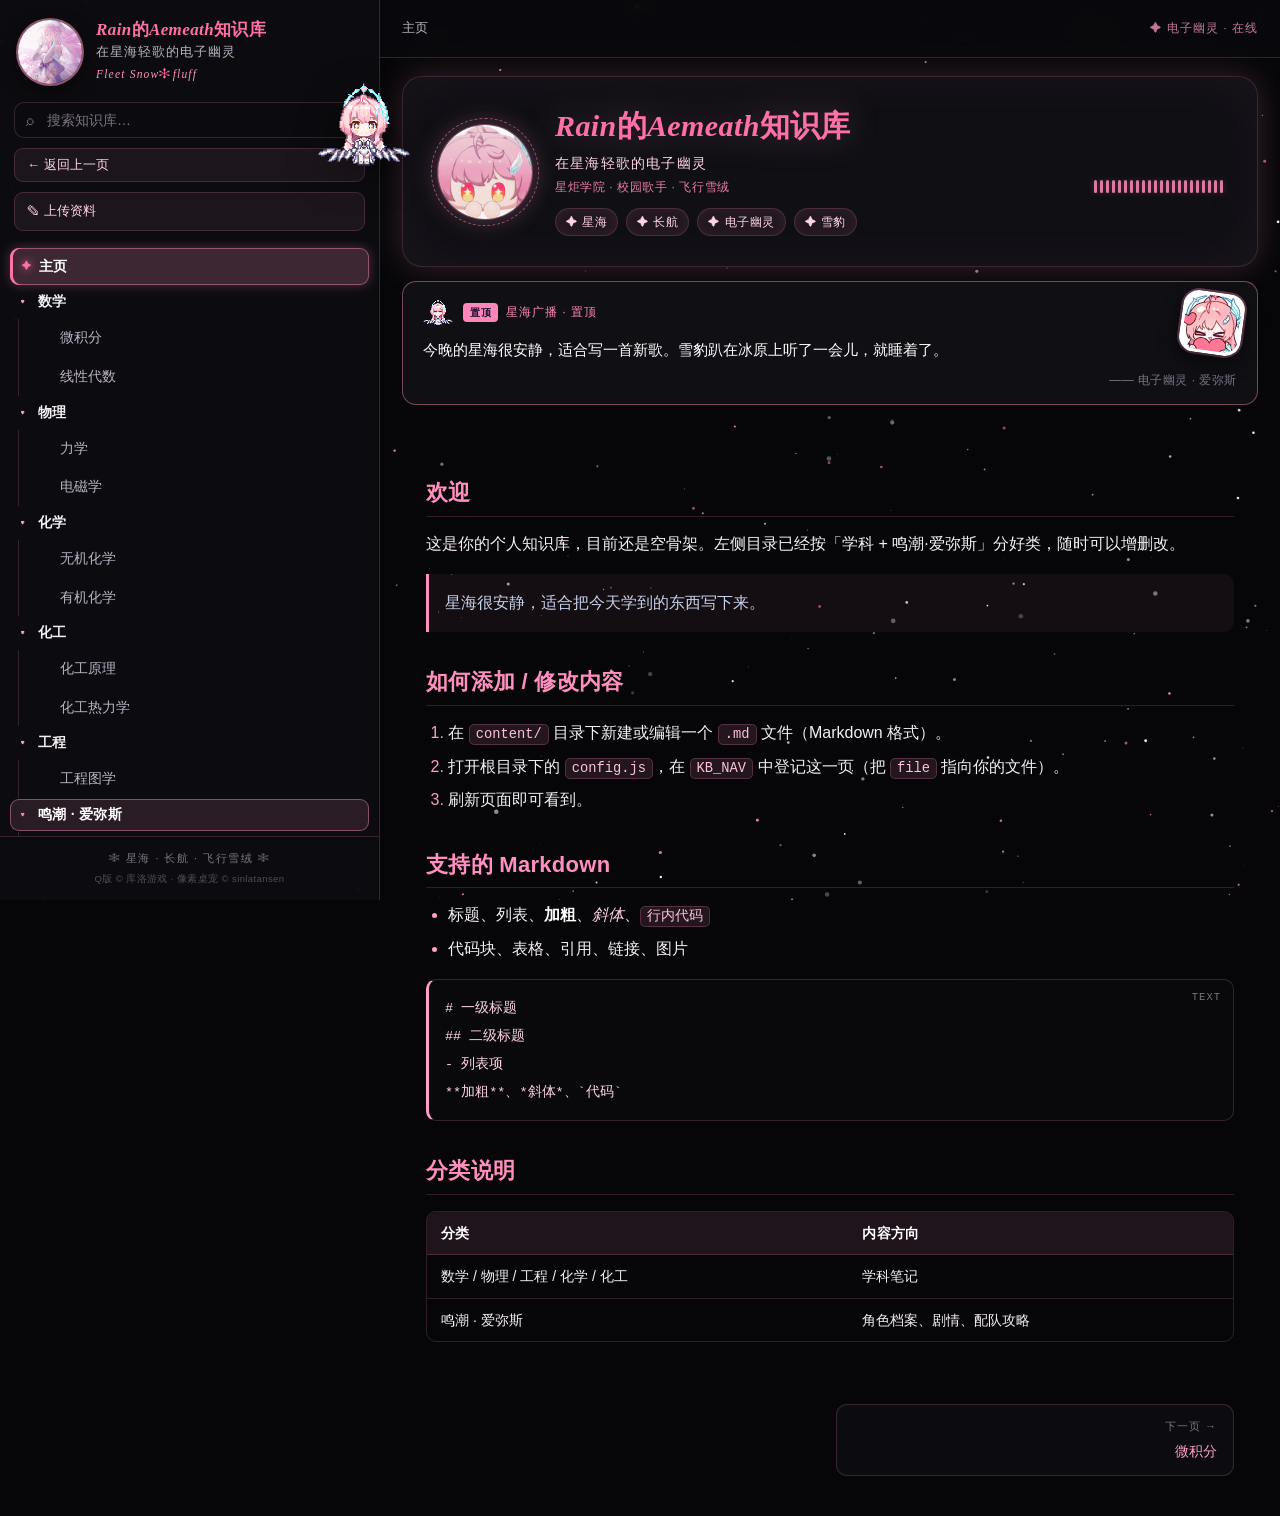
==== index.html @ 6ec3fa50 "Add files via upload" ====
<!DOCTYPE html>
<html lang="zh-CN">
<head>
  <meta charset="UTF-8">
  <meta name="viewport" content="width=device-width, initial-scale=1.0">
  <title>Rain的Aemeath知识库</title>
  <meta name="description" content="Rain 的个人知识库 · 在星海轻歌的电子幽灵">
  <link rel="icon" href="data:image/svg+xml,%3Csvg xmlns='http://www.w3.org/2000/svg' viewBox='0 0 100 100'%3E%3Ctext y='.9em' font-size='90' fill='%237fd6ff'%3E%E2%9C%A6%3C/text%3E%3C/svg%3E">
  <link rel="stylesheet" href="assets/style.css?v=20261017d">
</head>
<body>
  <!-- 星海背景 -->
  <canvas id="sky" aria-hidden="true"></canvas>
  <div class="nebula" aria-hidden="true"></div>
  <div class="aurora" aria-hidden="true"></div>
  <div class="scanlines" aria-hidden="true"></div>

  <div class="layout">
    <!-- 侧边栏 -->
    <aside class="sidebar" id="sidebar">
      <div class="sidebar-head">
        <a class="brand" href="#home" data-home>
          <span class="cd-frame" aria-hidden="true"><img class="brand-cd" src="assets/fleet-cd.png" alt="Fleet Snowfluff CD"></span>
          <span class="brand-text">
            <span class="brand-title" id="brandTitle">Rain的Aemeath知识库</span>
            <span class="brand-sub" id="brandSub">在星海轻歌的电子幽灵</span>
            <span class="brand-en" aria-hidden="true">Fleet Snow<span class="sf">✻</span>fluff</span>
          </span>
        </a>
        <button class="icon-btn sidebar-close" id="sidebarClose" type="button" aria-label="收起目录">✕</button>
      </div>

      <div class="search">
        <span class="search-icon" aria-hidden="true">⌕</span>
        <input id="search" type="search" placeholder="搜索知识库…" autocomplete="off" spellcheck="false">
      </div>

      <button class="side-back" id="sideBack" type="button">← 返回上一页</button>

      <a class="upload-entry" href="#upload">✎ 上传资料</a>

      <nav class="toc" id="toc" aria-label="目录"></nav>

      <div class="sidebar-foot" aria-hidden="true">
        <span>❄ 星海 · 长航 · 飞行雪绒 ❄</span>
        <span class="credit">Q版 © 库洛游戏 · 像素桌宠 © sinlatansen</span>
      </div>
    </aside>

    <div class="sidebar-backdrop" id="backdrop" aria-hidden="true"></div>

    <!-- 主内容 -->
    <main class="main">
      <header class="topbar">
        <button class="icon-btn sidebar-open" id="sidebarOpen" type="button" aria-label="打开目录">☰</button>
        <div class="crumb" id="crumb"></div>
        <div class="topbar-spacer"></div>
        <span class="topbar-tag" aria-hidden="true">✦ 电子幽灵 · 在线</span>
      </header>

      <section class="hero" id="hero" aria-label="网站头图">
        <div class="hero-inner">
          <div class="hero-avatar" aria-hidden="true">
            <span class="hero-avatar-ring"></span>
            <img class="hero-avatar-img" src="assets/aemeath-avatar.png" alt="爱弥斯 Q版团子">
          </div>
          <div class="hero-info">
            <h1 class="hero-title" id="heroTitle">Rain的Aemeath知识库</h1>
            <p class="hero-sub" id="heroSub">在星海轻歌的电子幽灵</p>
            <p class="hero-meta" id="heroMeta">星炬学院 · 校园歌手 · 飞行雪绒</p>
            <div class="hero-chips" id="heroChips"></div>
          </div>
          <div class="song-wave" id="songWave" aria-hidden="true"></div>
        </div>
      </section>

      <div class="pinned-wrap" id="pinnedWrap" aria-label="置顶动态">
        <div class="pinned-card">
          <img class="pinned-sticker" src="assets/aemeath-love.png" alt="爱弥斯爱心表情">
          <div class="pinned-head"><img class="pinned-avatar" src="assets/pet-mascot-trim.png" alt=""><span class="pinned-badge">置顶</span><span class="pinned-label" id="pinnedLabel">星海广播</span></div>
          <p class="pinned-body" id="pinnedBody">今晚的星海很安静，适合写一首新歌。</p>
          <div class="pinned-sign" id="pinnedSign">—— 电子幽灵 · 爱弥斯</div>
        </div>
      </div>

      <article class="content" id="content">
        <div class="loading">✦ 载入中…</div>
      </article>

      <footer class="page-nav" id="pageNav"></footer>
    </main>
  </div>

  <div class="pet" id="pet" role="button" tabindex="0" aria-label="爱弥斯桌宠，点我说话">
    <div class="pet-sprite" id="petSprite" aria-hidden="true"></div>
    <img class="pet-love" id="petLove" src="assets/aemeath-love.png" alt="">
    <span class="pet-bubble" id="petBubble">在星海轻歌~</span>
  </div>

  <script src="config.js?v=20261017d"></script>
  <script src="assets/app.js?v=20261017d"></script>
</body>
</html>
---- assets/style.css ----
/* ============================================================
   Rain的Aemeath知识库 · 主题样式
   星海 / 星辉 / 长航 / 电子幽灵 / 雪
   ============================================================ */

:root {
  --bg-0: #030711;
  --bg-1: #060d20;
  --bg-2: #0a1430;
  --bg-3: #0e1c40;

  --panel: rgba(11, 21, 46, 0.62);
  --panel-solid: #0a1328;
  --panel-hover: rgba(20, 36, 70, 0.55);

  --line: rgba(255, 143, 190, 0.16);
  --line-strong: rgba(255, 143, 190, 0.32);

  --text: #d9e6ff;
  --text-dim: #93a8cd;
  --text-faint: #64779b;

  --accent: #7fd6ff;        /* 星辉青 */
  --accent-soft: #5dbdf0;
  --accent-2: #8fb4ff;      /* 深空蓝 */
  --accent-3: #b9a7ff;      /* 电子幽灵紫 */
  --ice: #eaf7ff;           /* 雪白 */
  --gold: #ffd27f;          /* 星炬金 */

  --glow-cyan: 0 0 18px rgba(255, 143, 190, 0.45);
  --glow-soft: 0 0 34px rgba(255, 143, 190, 0.18);

  --sidebar-w: 304px;
  --topbar-h: 58px;
  --radius: 14px;

  --font-ui: "PingFang SC", "Microsoft YaHei", "Noto Sans SC", -apple-system, BlinkMacSystemFont, "Segoe UI", Roboto, "Helvetica Neue", sans-serif;
  --font-mono: "JetBrains Mono", "SFMono-Regular", "Cascadia Code", Consolas, "Liberation Mono", Menlo, monospace;
}

* { box-sizing: border-box; }

html, body { margin: 0; padding: 0; }

html { scroll-behavior: smooth; }

body {
  font-family: var(--font-ui);
  font-size: 16px;
  line-height: 1.75;
  color: var(--text);
  background: var(--bg-0);
  min-height: 100vh;
  overflow-x: hidden;
  -webkit-font-smoothing: antialiased;
  text-rendering: optimizeLegibility;
}

::selection { background: rgba(255, 143, 190, 0.28); color: #fff; }

/* ---------- 背景层 ---------- */
#sky { position: fixed; inset: 0; z-index: 1; pointer-events: none; }

.nebula {
  position: fixed; inset: 0; z-index: 0; pointer-events: none;
  background:
    radial-gradient(1100px 620px at 78% -8%, rgba(127, 160, 255, 0.16), transparent 62%),
    radial-gradient(900px 560px at 8% 108%, rgba(120, 90, 220, 0.14), transparent 60%),
    radial-gradient(760px 500px at 50% 40%, rgba(60, 140, 220, 0.08), transparent 65%),
    linear-gradient(160deg, var(--bg-0) 0%, var(--bg-1) 40%, var(--bg-2) 72%, var(--bg-3) 100%);
}

.scanlines {
  position: fixed; inset: 0; z-index: 3; pointer-events: none; opacity: 0.05;
  background: repeating-linear-gradient(0deg, transparent 0 2px, rgba(180, 220, 255, 0.5) 2px 3px);
  mix-blend-mode: overlay;
}

/* ---------- 布局 ---------- */
.layout {
  position: relative; z-index: 2;
  display: grid; grid-template-columns: var(--sidebar-w) 1fr;
  min-height: 100vh;
}

/* ---------- 侧边栏 ---------- */
.sidebar {
  position: sticky; top: 0;
  height: 100vh;
  display: flex; flex-direction: column;
  background: var(--panel);
  backdrop-filter: blur(18px) saturate(130%);
  -webkit-backdrop-filter: blur(18px) saturate(130%);
  border-right: 1px solid var(--line);
  box-shadow: inset -1px 0 0 rgba(0,0,0,0.2);
  z-index: 20;
}

.sidebar-head {
  display: flex; align-items: center; gap: 10px;
  padding: 18px 16px 14px;
}

.brand {
  display: flex; align-items: center; gap: 12px;
  text-decoration: none; color: inherit;
  min-width: 0; flex: 1;
}

.brand-mark {
  font-size: 26px; line-height: 1;
  color: var(--accent);
  text-shadow: var(--glow-cyan);
  animation: markPulse 3.6s ease-in-out infinite;
}

@keyframes markPulse {
  0%, 100% { text-shadow: 0 0 12px rgba(255, 143, 190, 0.45); opacity: 1; }
  50% { text-shadow: 0 0 26px rgba(255, 143, 190, 0.7); opacity: 0.82; }
}

.brand-text { display: flex; flex-direction: column; min-width: 0; }

.brand-title {
  font-size: 17px; font-weight: 700; letter-spacing: 0.5px; line-height: 1.3;
  background: linear-gradient(115deg, #9fd9ff 0%, var(--ice) 32%, var(--accent-3) 56%, var(--accent) 82%);
  -webkit-background-clip: text; background-clip: text; color: transparent;
  background-size: 200% 100%;
  animation: holo 8s ease-in-out infinite;
  white-space: nowrap; overflow: hidden; text-overflow: ellipsis;
}

@keyframes holo {
  0%, 100% { background-position: 0% 50%; }
  50% { background-position: 100% 50%; }
}

.brand-sub {
  font-size: 11.5px; color: var(--text-dim); letter-spacing: 1px;
  white-space: nowrap; overflow: hidden; text-overflow: ellipsis;
}

.icon-btn {
  background: transparent; border: 1px solid transparent; color: var(--text-dim);
  font-size: 16px; cursor: pointer; padding: 6px 9px; border-radius: 8px;
  transition: all .18s ease; line-height: 1;
}
.icon-btn:hover { color: var(--accent); border-color: var(--line); background: var(--panel-hover); }

/* 搜索 */
.search {
  position: relative; margin: 2px 14px 10px;
}
.search-icon {
  position: absolute; left: 12px; top: 50%; transform: translateY(-50%);
  color: var(--text-faint); font-size: 15px; pointer-events: none;
}
.search input {
  width: 100%; padding: 9px 12px 9px 32px;
  background: rgba(8, 15, 32, 0.6);
  border: 1px solid var(--line); border-radius: 10px;
  color: var(--text); font-family: inherit; font-size: 14px;
  outline: none; transition: border-color .18s ease, box-shadow .18s ease;
}
.search input::placeholder { color: var(--text-faint); }
.search input:focus { border-color: var(--line-strong); box-shadow: var(--glow-soft); }

/* 目录树 */
.toc { flex: 1; overflow-y: auto; padding: 6px 10px 18px; }

.toc::-webkit-scrollbar, .content::-webkit-scrollbar { width: 8px; }
.toc::-webkit-scrollbar-thumb, .content::-webkit-scrollbar-thumb { background: rgba(255, 143, 190, 0.18); border-radius: 8px; }
.toc::-webkit-scrollbar-thumb:hover { background: rgba(255, 143, 190, 0.32); }

.tree { list-style: none; margin: 0; padding: 0; }

.tree li { margin: 1px 0; }

.tree-link {
  display: flex; align-items: center; gap: 8px;
  padding: 7px 10px 7px 12px; border-radius: 9px;
  color: var(--text-dim); text-decoration: none; font-size: 14px;
  transition: all .15s ease; position: relative;
}
.tree-link::before {
  content: "✦"; font-size: 9px; color: var(--text-faint); opacity: 0;
  transform: scale(0.4); transition: all .18s ease;
}
.tree-link:hover { color: var(--text); background: var(--panel-hover); }
.tree-link.active {
  color: var(--ice); background: linear-gradient(90deg, rgba(255, 143, 190, 0.16), rgba(255, 143, 190, 0.04));
  box-shadow: inset 0 0 0 1px var(--line-strong), var(--glow-soft);
}
.tree-link.active::before { opacity: 1; transform: scale(1); color: var(--accent); }

.tree-group-toggle {
  display: flex; align-items: center; gap: 8px; width: 100%;
  padding: 7px 10px 7px 6px; border-radius: 9px;
  background: transparent; border: none; color: var(--text);
  font-family: inherit; font-size: 14px; font-weight: 600; letter-spacing: 0.3px;
  cursor: pointer; text-align: left; transition: all .15s ease;
}
.tree-group-toggle:hover { background: var(--panel-hover); }

.tree-group-toggle .arrow {
  font-size: 11px; color: var(--accent); width: 14px; text-align: center;
  transition: transform .2s ease; flex: none;
}
.tree-group.accent .tree-group-toggle {
  color: var(--ice);
  background: linear-gradient(90deg, rgba(255, 143, 190, 0.16), rgba(255, 143, 190, 0.06));
  box-shadow: inset 0 0 0 1px rgba(255, 143, 190, 0.28);
}
.tree-group.accent .tree-group-toggle .arrow { color: var(--accent-3); }

.tree .tree { padding-left: 16px; display: none; }
.tree li.open > .tree { display: block; }
.tree li.open > .tree-group-toggle .arrow { transform: rotate(90deg); }

.sidebar-foot {
  padding: 12px 16px; font-size: 11px; letter-spacing: 1.5px;
  color: var(--text-faint); text-align: center;
  border-top: 1px solid var(--line);
}

/* 移动端遮罩 */
.sidebar-backdrop {
  display: none; position: fixed; inset: 0; z-index: 15;
  background: rgba(3, 6, 14, 0.55); backdrop-filter: blur(2px);
}

/* ---------- 主区 ---------- */
.main {
  display: flex; flex-direction: column;
  min-width: 0; min-height: 100vh;
}

.topbar {
  position: sticky; top: 0; z-index: 10;
  height: var(--topbar-h);
  display: flex; align-items: center; gap: 14px;
  padding: 0 22px;
  background: rgba(6, 12, 26, 0.6);
  backdrop-filter: blur(14px) saturate(120%);
  -webkit-backdrop-filter: blur(14px) saturate(120%);
  border-bottom: 1px solid var(--line);
}

.sidebar-open { display: none; }

.crumb {
  font-size: 13px; color: var(--text-faint);
  display: flex; align-items: center; gap: 6px;
  white-space: nowrap; overflow: hidden; text-overflow: ellipsis;
}
.crumb .sep { color: var(--text-faint); opacity: 0.6; }
.crumb .cur { color: var(--text-dim); }

.topbar-spacer { flex: 1; }

.topbar-tag {
  font-size: 11.5px; letter-spacing: 1px; color: var(--accent);
  opacity: 0.75; white-space: nowrap;
}

/* ---------- 内容 ---------- */
.content {
  flex: 1;
  padding: 38px 46px 46px;
  max-width: 900px;
  width: 100%;
  margin: 0 auto;
}

.loading { color: var(--text-faint); animation: blink 1.2s ease-in-out infinite; }
@keyframes blink { 50% { opacity: 0.35; } }

.notice, .error {
  margin: 16px 0; padding: 14px 16px; border-radius: 10px; font-size: 14px;
  border: 1px solid var(--line); background: var(--panel);
}
.notice { border-color: rgba(255, 210, 127, 0.3); color: #ffe1a8; }
.error { border-color: rgba(255, 120, 140, 0.3); color: #ffb3c0; }
.notice code, .error code { font-family: var(--font-mono); font-size: 12.5px; color: var(--ice); background: rgba(255,255,255,0.08); padding: 1px 5px; border-radius: 4px; }

/* Markdown 排版 */
.content h1, .content h2, .content h3, .content h4, .content h5, .content h6 {
  font-weight: 700; line-height: 1.35; margin: 1.6em 0 0.6em; letter-spacing: 0.3px;
  scroll-margin-top: calc(var(--topbar-h) + 20px);
}
.content h1 {
  font-size: 30px; margin-top: 0.2em;
  background: linear-gradient(115deg, #c9ecff, var(--ice) 45%, var(--accent-3));
  -webkit-background-clip: text; background-clip: text; color: transparent;
  filter: drop-shadow(0 0 14px rgba(255, 143, 190, 0.25));
}
.content h2 { font-size: 22px; color: var(--ice); padding-bottom: 8px; border-bottom: 1px solid var(--line); }
.content h3 { font-size: 18px; color: var(--accent); }
.content h4 { font-size: 16px; color: var(--text); }

.content p { margin: 0.8em 0; }
.content a { color: var(--accent); text-decoration: none; border-bottom: 1px solid rgba(255, 143, 190, 0.35); transition: all .15s ease; }
.content a:hover { color: #fff; border-bottom-color: #fff; text-shadow: 0 0 12px rgba(255, 143, 190, 0.5); }

.content strong { color: var(--ice); font-weight: 700; }
.content em { color: #cfe0ff; }
.content del { color: var(--text-faint); }

.content ul, .content ol { margin: 0.7em 0; padding-left: 1.4em; }
.content li { margin: 0.35em 0; }
.content li::marker { color: var(--accent); }

.content code {
  font-family: var(--font-mono); font-size: 0.86em;
  background: rgba(255, 143, 190, 0.1); color: #c9ecff;
  padding: 2px 6px; border-radius: 5px; border: 1px solid rgba(255, 143, 190, 0.14);
}

.content pre.code {
  background: rgba(4, 9, 20, 0.72);
  border: 1px solid var(--line); border-left: 3px solid var(--accent);
  border-radius: 10px; padding: 14px 16px; overflow-x: auto;
  margin: 1em 0; position: relative;
}
.content pre.code code {
  background: transparent; border: none; padding: 0; color: #cfe2ff; font-size: 13.5px; line-height: 1.6;
}
.content pre.code[data-lang]::after {
  content: attr(data-lang);
  position: absolute; top: 8px; right: 12px;
  font-size: 10.5px; letter-spacing: 1px; text-transform: uppercase;
  color: var(--text-faint);
}

.content blockquote {
  margin: 1em 0; padding: 10px 16px;
  border-left: 3px solid var(--accent-3);
  background: linear-gradient(90deg, rgba(255, 143, 190, 0.1), rgba(255, 143, 190, 0.02));
  border-radius: 0 10px 10px 0;
  color: #c7d2ec;
}
.content blockquote p { margin: 0.3em 0; }

.content hr { border: none; height: 1px; margin: 2em 0; background: linear-gradient(90deg, transparent, var(--line-strong), transparent); }

.content img { max-width: 100%; border-radius: 10px; border: 1px solid var(--line); box-shadow: var(--glow-soft); }

.table-wrap { overflow-x: auto; margin: 1em 0; border-radius: 10px; border: 1px solid var(--line); }
.content table { width: 100%; border-collapse: collapse; font-size: 14px; }
.content th, .content td { padding: 9px 14px; text-align: left; border-bottom: 1px solid var(--line); }
.content thead th {
  background: rgba(255, 143, 190, 0.08); color: var(--ice); font-weight: 600;
  letter-spacing: 0.3px; white-space: nowrap;
}
.content tbody tr:last-child td { border-bottom: none; }
.content tbody tr:hover { background: rgba(255, 143, 190, 0.04); }

/* ---------- 上下页导航 ---------- */
.page-nav {
  max-width: 900px; width: 100%; margin: 0 auto;
  display: flex; gap: 12px; padding: 0 46px 40px;
}
.page-nav .nav-btn {
  flex: 1; display: flex; flex-direction: column; gap: 2px;
  padding: 12px 16px; border-radius: 11px;
  background: var(--panel); border: 1px solid var(--line);
  text-decoration: none; transition: all .16s ease;
}
.page-nav .nav-btn:hover { border-color: var(--line-strong); box-shadow: var(--glow-soft); }
.page-nav .nav-btn.prev { align-items: flex-start; }
.page-nav .nav-btn.next { align-items: flex-end; text-align: right; }
.page-nav .nav-btn .dir { font-size: 11px; color: var(--text-faint); letter-spacing: 1px; }
.page-nav .nav-btn .lbl { font-size: 14px; color: var(--accent); }
.page-nav .nav-btn:hover .lbl { color: var(--ice); }
.page-nav .nav-btn.spacer { visibility: hidden; pointer-events: none; }

/* ---------- 搜索无结果 / 提示 ---------- */
.toc .toc-empty { padding: 14px 12px; font-size: 13px; color: var(--text-faint); }

/* ---------- 响应式 ---------- */
@media (max-width: 860px) {
  .layout { grid-template-columns: 1fr; }

  .sidebar {
    position: fixed; left: 0; top: 0; bottom: 0; width: min(86vw, var(--sidebar-w));
    transform: translateX(-102%); transition: transform .28s cubic-bezier(.4,0,.2,1);
    box-shadow: 0 0 60px rgba(0,0,0,0.5);
  }
  .sidebar.open { transform: translateX(0); }
  .sidebar-backdrop.show { display: block; }

  .sidebar-open { display: inline-flex; }
  .sidebar-close { margin-left: auto; }

  .content { padding: 26px 20px 34px; }
  .page-nav { padding: 0 20px 30px; }
  .topbar-tag { display: none; }
}

@media (prefers-reduced-motion: reduce) {
  * { animation: none !important; transition: none !important; }
  .scanlines { display: none; }
}

/* ============================================================
   V2 · 爱弥斯主题增强
   星海 / 长航 / 飞行雪绒 / 电子幽灵 / 雪豹
   ============================================================ */

:root {
  --snow: #f4fbff;
  --frost: #bfe9ff;
  --aurora: #b8a6ff;
}

/* 极光层（星空之上、内容之下） */
.aurora {
  position: fixed; inset: -25% -10%;
  z-index: 0; pointer-events: none;
  background:
    radial-gradient(58% 40% at 16% 26%, rgba(255, 143, 190, 0.18), transparent 62%),
    radial-gradient(50% 36% at 84% 30%, rgba(255, 143, 190, 0.16), transparent 64%),
    radial-gradient(44% 38% at 52% 84%, rgba(160, 236, 255, 0.10), transparent 66%);
  filter: blur(48px) saturate(125%);
  animation: auroraShift 22s ease-in-out infinite alternate;
}
@keyframes auroraShift {
  0%   { transform: translate3d(-2%, 0, 0) scale(1); }
  50%  { transform: translate3d(2%, -1.5%, 0) scale(1.06); }
  100% { transform: translate3d(-1%, 1.5%, 0) scale(1.02); }
}

/* ---------- 头图 banner ---------- */
.hero {
  display: none;
  position: relative; overflow: hidden;
  max-width: 900px; width: calc(100% - 44px);
  margin: 18px auto 0;
  padding: 30px 34px;
  border-radius: 20px;
  background:
    radial-gradient(120% 140% at 0% 0%, rgba(255, 143, 190, 0.16), transparent 55%),
    radial-gradient(120% 140% at 100% 100%, rgba(255, 143, 190, 0.18), transparent 55%),
    linear-gradient(135deg, rgba(10, 20, 46, 0.78), rgba(6, 12, 28, 0.5));
  border: 1px solid var(--line);
  box-shadow: var(--glow-soft), inset 0 0 60px rgba(255, 143, 190, 0.05);
}
body.is-home .hero { display: block; }

.hero::before {
  content: ""; position: absolute; inset: 0; pointer-events: none;
  background:
    radial-gradient(700px 260px at 15% 120%, rgba(255, 143, 190, 0.10), transparent 70%),
    repeating-linear-gradient(115deg, transparent 0 46px, rgba(191, 233, 255, 0.05) 46px 47px);
}
.hero::after {
  content: ""; position: absolute; right: -60px; top: -80px;
  width: 260px; height: 260px; border-radius: 50%;
  background: radial-gradient(circle, rgba(255, 143, 190, 0.22), transparent 68%);
  filter: blur(10px); pointer-events: none;
}

.hero-inner {
  position: relative; z-index: 2;
  display: flex; align-items: center; gap: 22px;
}

.hero-avatar {
  position: relative; flex: none;
  width: 96px; height: 96px;
  display: grid; place-items: center;
  border-radius: 50%;
  background: radial-gradient(circle at 32% 30%, rgba(191, 233, 255, 0.28), rgba(10, 20, 46, 0.9) 70%);
  border: 1px solid var(--line-strong);
  box-shadow: 0 0 26px rgba(255, 143, 190, 0.35), inset 0 0 18px rgba(255, 143, 190, 0.18);
}
.hero-avatar-ring {
  position: absolute; inset: -7px; border-radius: 50%;
  border: 1px dashed rgba(255, 143, 190, 0.45);
  animation: ringSpin 26s linear infinite;
}
@keyframes ringSpin { to { transform: rotate(360deg); } }
.hero-avatar-core {
  font-size: 42px; line-height: 1; color: var(--accent);
  text-shadow: 0 0 22px rgba(255, 143, 190, 0.85);
}

.hero-info { min-width: 0; flex: 1; }

.hero-title {
  margin: 0; font-size: 30px; font-weight: 800; letter-spacing: 0.6px; line-height: 1.25;
  background: linear-gradient(115deg, #c9ecff 0%, var(--snow) 30%, var(--aurora) 58%, var(--accent) 84%);
  -webkit-background-clip: text; background-clip: text; color: transparent;
  background-size: 200% 100%;
  animation: holo 9s ease-in-out infinite;
  filter: drop-shadow(0 0 16px rgba(255, 143, 190, 0.28));
}
.hero-sub {
  margin: 7px 0 2px; color: var(--frost); font-size: 13.5px; letter-spacing: 1.2px;
}
.hero-meta {
  margin: 0 0 10px; color: var(--aurora); font-size: 12px; letter-spacing: 0.6px; opacity: 0.9;
}
.hero-chips { display: flex; flex-wrap: wrap; gap: 8px; }
.chip {
  font-size: 11.5px; letter-spacing: 0.5px; color: var(--frost);
  padding: 3px 10px; border-radius: 999px;
  border: 1px solid var(--line); background: rgba(255, 143, 190, 0.07);
  box-shadow: inset 0 0 12px rgba(255, 143, 190, 0.06);
}

/* 轻歌波形（在星海轻歌的电子幽灵） */
.song-wave {
  flex: none; display: flex; align-items: flex-end; gap: 3px;
  height: 42px; opacity: 0.85;
}
.song-wave i {
  display: block; width: 3px; height: 30%; border-radius: 2px;
  background: linear-gradient(to top, var(--accent), var(--aurora));
  box-shadow: 0 0 6px rgba(255, 143, 190, 0.35);
  animation: songWave 1.2s ease-in-out infinite;
}
@keyframes songWave { 0%, 100% { height: 16%; } 50% { height: 100%; } }

/* ---------- 置顶动态 ---------- */
.pinned-wrap { display: none; max-width: 900px; width: calc(100% - 44px); margin: 14px auto 0; }
body.is-home .pinned-wrap { display: block; }
.pinned-card {
  position: relative; padding: 15px 20px 13px;
  border-radius: 14px;
  background: linear-gradient(120deg, rgba(255, 143, 190, 0.11), rgba(255, 143, 190, 0.05));
  border: 1px solid rgba(255, 143, 190, 0.28);
  box-shadow: inset 0 0 30px rgba(255, 143, 190, 0.05);
}
.pinned-head { display: flex; align-items: center; gap: 8px; font-size: 12px; letter-spacing: 1px; color: var(--aurora); }
.pinned-badge {
  font-size: 10px; font-weight: 700; letter-spacing: 0.5px;
  padding: 1px 7px; border-radius: 4px;
  background: var(--aurora); color: #1b1033;
}
.pinned-body { margin: 9px 0 7px; color: var(--snow); font-size: 15px; line-height: 1.8; }
.pinned-sign { font-size: 12px; color: var(--text-faint); text-align: right; letter-spacing: 0.5px; }

/* 响应式补充 */
@media (max-width: 860px) {
  .hero { width: calc(100% - 32px); margin-top: 12px; padding: 22px 20px; }
  .hero-inner { gap: 16px; }
  .hero-avatar { width: 76px; height: 76px; }
  .hero-avatar-core { font-size: 34px; }
  .hero-title { font-size: 24px; }
  .song-wave { display: none; }
  .pinned-wrap { width: calc(100% - 32px); margin-top: 10px; }
}

/* ============================================================
   V3 · Q版爱弥斯 UI（官方团子头像 + 像素桌宠）
   ============================================================ */

/* 头图头像换成团子 */
.hero-avatar-img {
  width: 100%; height: 100%;
  border-radius: 50%;
  object-fit: cover;
  display: block;
  filter: saturate(1.05);
}

/* 置顶动态的角色小头像 */
.pinned-avatar {
  width: 30px; height: 30px;
  image-rendering: pixelated;
  object-fit: contain;
  margin-right: 2px;
  flex: none;
}

/* 侧栏页脚：两行 + 版权署名 */
.sidebar-foot {
  display: flex; flex-direction: column; gap: 3px;
}
.sidebar-foot .credit {
  font-size: 9.5px; letter-spacing: 0.4px; opacity: 0.62;
}

/* 右下角桌宠（精灵动画：待机 / 四处走动） */
.pet {
  position: fixed; left: 0; top: 0; z-index: 30;
  width: 96px; height: 104px;
  cursor: pointer; user-select: none;
  filter: drop-shadow(0 8px 20px rgba(0, 0, 0, 0.45));
  -webkit-tap-highlight-color: transparent;
  will-change: transform;
  opacity: 0; transition: opacity .35s ease;
}
.pet-sprite {
  width: 96px; height: 104px;
  background-image: url(pet-sheet.png);
  background-size: 768px 208px;
  background-repeat: no-repeat;
  image-rendering: pixelated;
  transform-origin: 50% 100%;
}
.pet-bubble {
  position: absolute; bottom: calc(100% + 8px); right: 0;
  white-space: nowrap; font-size: 12px; color: var(--snow);
  background: linear-gradient(120deg, rgba(255, 143, 190, 0.24), rgba(255, 143, 190, 0.14));
  border: 1px solid rgba(255, 143, 190, 0.42);
  border-radius: 10px; padding: 5px 10px;
  opacity: 0; transform: translateY(4px); pointer-events: none;
  transition: all .2s ease;
  box-shadow: var(--glow-soft);
}
.pet.show .pet-bubble { opacity: 1; transform: translateY(0); }

@media (max-width: 860px) {
  .pet { display: none; }
}

/* ============================================================
   V4 · 黑 · 粉 主题
   去掉所有渐变背景，黑色主色 + 爱弥斯粉
   ============================================================ */

:root {
  --bg-0: #060608;
  --bg-1: #0a0a0e;
  --bg-2: #0d0d12;
  --bg-3: #101016;
  --panel: rgba(14, 14, 18, 0.92);
  --panel-solid: #0f0f14;
  --panel-hover: rgba(255, 143, 190, 0.08);
  --line: rgba(255, 143, 190, 0.18);
  --line-strong: rgba(255, 143, 190, 0.44);
  --text: #f4eff3;
  --text-dim: #b9b2c2;
  --text-faint: #7a7382;
  --accent: #ff9ec8;
  --accent-soft: #ffb6d6;
  --accent-2: #f06aa6;
  --accent-3: #ff86b8;
  --ice: #ffffff;
  --gold: #ffb3d1;
  --snow: #ffffff;
  --frost: #ffd4e6;
  --aurora: #ff86b8;
  --pink: #ff8fbe;
  --pink-strong: #ff6fa8;
  --glow-cyan: 0 0 18px rgba(255, 143, 190, 0.45);
  --glow-soft: 0 0 34px rgba(255, 143, 190, 0.2);
}

body { background: var(--bg-0); }
.nebula, .aurora, .scanlines { display: none; }
::selection { background: rgba(255, 143, 190, 0.38); color: #fff; }

/* 标题：去掉渐变，改纯粉 + 描边艺术字（参考海报圆胖字） */
.brand-title, .hero-title, .content h1 {
  background: none;
  -webkit-background-clip: border-box;
  background-clip: border-box;
  animation: none;
  color: var(--pink-strong);
  -webkit-text-fill-color: var(--pink-strong);
}
.brand-title, .hero-title {
  font-family: "STHupo", "华文琥珀", "YouYuan", "幼圆", "Microsoft YaHei", "PingFang SC", sans-serif;
  font-weight: 900;
}
.brand-title {
  letter-spacing: 1px;
  -webkit-text-stroke: 0.7px #ffffff;
  text-shadow: 0 1.5px 0 #a52e5e, 0 3px 8px rgba(0, 0, 0, 0.4);
}
.hero-title {
  letter-spacing: 1.5px;
  -webkit-text-stroke: 1.6px #ffffff;
  text-shadow: 0 3px 0 #a52e5e, 0 6px 14px rgba(0, 0, 0, 0.5);
}
.content h1 {
  filter: none;
  text-shadow: 0 2px 0 rgba(0, 0, 0, 0.35);
}
.content h2 { color: var(--pink); }

/* 面板 / 卡片 / 气泡：纯色 */
.hero { background: var(--panel-solid); }
.hero::before, .hero::after { display: none; }
.hero-avatar {
  background: var(--panel-solid);
  box-shadow: 0 0 26px rgba(255, 143, 190, 0.32), inset 0 0 18px rgba(255, 143, 190, 0.16);
}
.hero-avatar-ring { border-color: rgba(255, 143, 190, 0.5); }
.pinned-card {
  background: var(--panel-solid);
  border: 1px solid var(--line-strong);
  box-shadow: none;
}
.pet-bubble {
  background: var(--panel-solid);
  border: 1px solid var(--line-strong);
}
.content blockquote {
  background: rgba(255, 143, 190, 0.06);
  border-left-color: var(--pink);
}
.content hr { background: var(--line-strong); }
.chip {
  background: rgba(255, 143, 190, 0.08);
  border-color: var(--line);
}

/* 导航 / 按钮：纯色 */
.tree-link:hover { background: var(--panel-hover); }
.tree-link.active {
  background: rgba(255, 143, 190, 0.14);
  box-shadow: inset 0 0 0 1px var(--line-strong);
}
.tree-group.accent .tree-group-toggle {
  background: rgba(255, 143, 190, 0.12);
  box-shadow: inset 0 0 0 1px var(--line-strong);
}
.topbar { background: rgba(10, 10, 14, 0.85); }
.sidebar { background: var(--panel); }
.search input { background: rgba(12, 12, 16, 0.85); }
.sidebar-backdrop { background: rgba(0, 0, 0, 0.6); }

/* 内容内的代码 / 表格：去蓝改粉 */
.content pre.code { background: rgba(10, 10, 14, 0.9); }
.content code { color: #ffc2dd; background: rgba(255, 143, 190, 0.12); border-color: rgba(255, 143, 190, 0.22); }
.content pre.code code { color: #ffd4e6; }
.content em { color: #ffd4e6; }
.content table thead th { background: rgba(255, 143, 190, 0.1); }
.content tbody tr:hover { background: rgba(255, 143, 190, 0.05); }
.content a { border-bottom-color: rgba(255, 143, 190, 0.5); }
.content a:hover { border-bottom-color: #fff; text-shadow: 0 0 12px rgba(255, 143, 190, 0.6); }

/* 轻歌波形：纯粉 */
.song-wave i { background: var(--pink); }

/* 品牌星标脉冲改为粉色 */
@keyframes markPulse {
  0%, 100% { text-shadow: 0 0 12px rgba(255, 143, 190, 0.5); opacity: 1; }
  50% { text-shadow: 0 0 26px rgba(255, 143, 190, 0.85); opacity: 0.82; }
}

/* ===== 表情贴纸 ===== */
.pinned-sticker {
  position: absolute;
  top: 10px; right: 14px;
  width: 62px; height: 62px;
  object-fit: contain;
  transform: rotate(8deg);
  background: #fff;
  border-radius: 16px;
  padding: 3px;
  box-shadow: 0 8px 20px rgba(0, 0, 0, 0.45), 0 0 0 2px rgba(255, 143, 190, 0.35);
  z-index: 3;
  pointer-events: none;
}

.pet-love {
  position: absolute;
  left: 50%; bottom: 72%;
  width: 52px; height: 52px;
  object-fit: contain;
  opacity: 0;
  transform: translate(-50%, 0) scale(0.4);
  pointer-events: none;
  z-index: 2;
}
.pet-love.pop { animation: lovePop 0.9s ease-out forwards; }
@keyframes lovePop {
  0% { opacity: 0; transform: translate(-50%, 0) scale(0.4); }
  22% { opacity: 1; transform: translate(-50%, -12px) scale(1.06); }
  100% { opacity: 0; transform: translate(-50%, -50px) scale(0.9); }
}

@media (max-width: 860px) {
  .pinned-sticker { display: none; }
}

/* ===== V5 · 左上角 CD 徽章（Fleet Snowfluff） ===== */
.cd-frame {
  width: 52px; height: 52px; flex: none;
  border-radius: 50%;
  overflow: hidden;
  border: 2px solid rgba(255, 143, 190, 0.55);
  box-shadow: 0 6px 16px rgba(0, 0, 0, 0.5);
  display: grid; place-items: center;
  background: var(--panel-solid);
}
.brand-cd {
  width: 112%; height: 112%;
  object-fit: cover;
  display: block;
  animation: cdSpin 10s linear infinite;
}
@keyframes cdSpin { to { transform: rotate(360deg); } }

.brand-title { font-size: 15px; }

.brand-en {
  font-family: Georgia, "Times New Roman", "Songti SC", serif;
  font-style: italic;
  font-size: 10.5px;
  letter-spacing: 1.2px;
  color: var(--pink);
  margin-top: 1px;
}
.brand-en .sf { color: var(--pink-strong); font-style: normal; }

/* ===== V6 · 放大左上角 UI + 标题字体与下方统一 ===== */
:root { --sidebar-w: 340px; }

.cd-frame { width: 68px; height: 68px; }

.brand-title, .hero-title {
  font-family: var(--font-ui);
  font-weight: 700;
  letter-spacing: 0.3px;
  -webkit-text-stroke: 0;
  text-shadow: none;
}
.brand-title .en, .hero-title .en {
  font-family: Georgia, "Times New Roman", "Songti SC", serif;
  font-style: italic;
  font-weight: 700;
  letter-spacing: 0.4px;
}
.brand-title { font-size: 17px; }
.brand-sub { font-size: 12.5px; }
.brand-en { font-size: 11.5px; }

/* ===== V7 · 加宽左侧栏，完整显示标题 ===== */
:root { --sidebar-w: 380px; }

/* 桌面端隐藏无意义的关闭按钮，把空间让给标题 */
@media (min-width: 861px) {
  .sidebar-close { display: none; }
}

/* ===== V8 · 搜索栏下方目录索引 ===== */
.side-index {
  margin: 0 14px 10px;
  display: flex; flex-wrap: wrap; gap: 6px; align-items: center;
}
.side-index .side-index-label {
  font-size: 10.5px; letter-spacing: 1.5px; color: var(--text-faint);
  margin-right: 1px;
}
.side-chip {
  font-size: 12px;
  padding: 3px 10px;
  border-radius: 999px;
  border: 1px solid var(--line);
  background: rgba(255, 143, 190, 0.07);
  color: var(--frost);
  text-decoration: none;
  white-space: nowrap;
  transition: all .15s ease;
}
.side-chip:hover {
  border-color: var(--line-strong);
  color: #fff;
  background: rgba(255, 143, 190, 0.16);
}

/* ===== V9 · 上传资料 ===== */
.upload-entry {
  display: flex; align-items: center; gap: 6px;
  margin: 0 14px 10px;
  padding: 7px 12px;
  border-radius: 9px;
  border: 1px solid var(--line);
  background: rgba(255, 143, 190, 0.07);
  color: var(--frost);
  font-size: 13px;
  text-decoration: none;
  transition: all .15s ease;
}
.upload-entry:hover {
  border-color: var(--line-strong);
  color: #fff;
  background: rgba(255, 143, 190, 0.16);
}

.upload-page { max-width: 640px; }
.upload-page h1 { font-size: 26px; }
.upload-desc { color: var(--text-dim); font-size: 14px; line-height: 1.8; }
.upload-desc code {
  font-family: var(--font-mono); font-size: 12.5px; color: var(--pink);
  background: rgba(255, 143, 190, 0.1); padding: 1px 5px; border-radius: 4px;
}
.upload-form { margin-top: 18px; display: flex; flex-direction: column; gap: 14px; }
.upload-row { display: flex; flex-direction: column; gap: 6px; font-size: 13px; color: var(--text-dim); }
.upload-row input[type="password"] {
  padding: 10px 12px; border-radius: 9px;
  border: 1px solid var(--line); background: rgba(12, 12, 16, 0.85);
  color: var(--text); font-size: 14px; outline: none;
}
.upload-row input[type="password"]:focus { border-color: var(--line-strong); }
.upload-row input[type="file"] { color: var(--text-dim); font-size: 13px; }
.upload-btn {
  align-self: flex-start;
  padding: 9px 22px; border-radius: 9px;
  border: none; cursor: pointer;
  background: var(--pink-strong); color: #1b1033;
  font-size: 14px; font-weight: 700;
  transition: all .15s ease;
}
.upload-btn:hover { background: var(--pink); }
.upload-status { font-size: 13px; min-height: 18px; }
.upload-status.ok { color: #8ff0b0; }
.upload-status.err { color: #ff8fa3; }

/* ===== V10 · 返回上一页 ===== */
.side-back {
  display: flex; align-items: center; gap: 6px;
  width: calc(100% - 28px);
  margin: 0 14px 10px;
  padding: 7px 12px;
  border-radius: 9px;
  border: 1px solid var(--line);
  background: rgba(255, 143, 190, 0.07);
  color: var(--frost);
  font-size: 13px;
  text-align: left;
  cursor: pointer;
  transition: all .15s ease;
}
.side-back:hover {
  border-color: var(--line-strong);
  color: #fff;
  background: rgba(255, 143, 190, 0.16);
}

/* ===== V11 · 树形目录（一级/二级层级清晰） ===== */
.toc .tree .tree {
  margin-left: 8px;
  padding-left: 12px;
  border-left: 1px solid var(--line);
}
.tree-group-toggle {
  font-size: 14px;
  font-weight: 700;
}
.tree-page .tree-link {
  font-size: 13.5px;
  color: var(--text-dim);
}

/* ===== V12 · 当前浏览目录的爱弥斯点击效果 ===== */
.tree-link.active {
  color: #fff;
  font-weight: 700;
  background: rgba(255, 143, 190, 0.20);
  box-shadow: inset 3px 0 0 var(--pink-strong), inset 0 0 0 1px var(--line-strong), 0 0 12px rgba(255, 143, 190, 0.28);
}
.tree-link.active::before {
  content: "✦";
  opacity: 1;
  transform: scale(1);
  color: var(--pink-strong);
  text-shadow: 0 0 8px rgba(255, 111, 168, 0.9);
}
.tree-group.has-active > .tree-group-toggle {
  color: var(--pink);
  text-shadow: 0 0 10px rgba(255, 143, 190, 0.5);
}
.tree-group.has-active > .tree-group-toggle .arrow {
  color: var(--pink-strong);
}
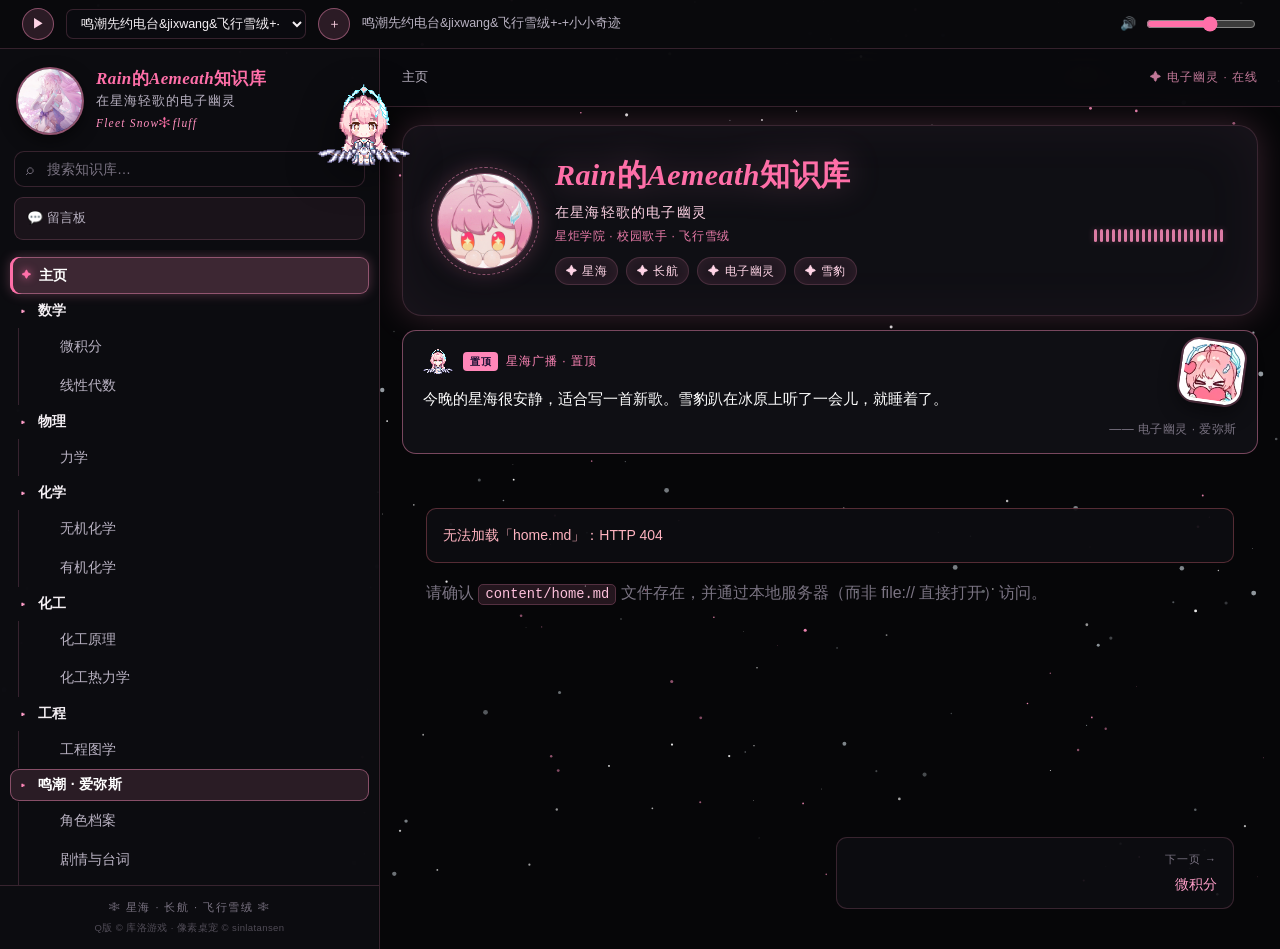
==== commit 36dadeb6: "Add files via upload" ====
--- a/index.html
+++ b/index.html
@@ -6,7 +6,7 @@
   <title>Rain的Aemeath知识库</title>
   <meta name="description" content="Rain 的个人知识库 · 在星海轻歌的电子幽灵">
   <link rel="icon" href="data:image/svg+xml,%3Csvg xmlns='http://www.w3.org/2000/svg' viewBox='0 0 100 100'%3E%3Ctext y='.9em' font-size='90' fill='%237fd6ff'%3E%E2%9C%A6%3C/text%3E%3C/svg%3E">
-  <link rel="stylesheet" href="assets/style.css?v=20261017d">
+  <link rel="stylesheet" href="assets/style.css?v=20261018r">
 </head>
 <body>
   <!-- 星海背景 -->
@@ -14,6 +14,19 @@
   <div class="nebula" aria-hidden="true"></div>
   <div class="aurora" aria-hidden="true"></div>
   <div class="scanlines" aria-hidden="true"></div>
+
+  <div class="musicbar" id="musicbar">
+    <button class="mb-btn" id="mbPlay" type="button" aria-label="播放/暂停">▶</button>
+    <select class="mb-select" id="mbSelect" aria-label="选择歌曲"></select>
+    <button class="mb-btn mb-upload dev-only" id="mbUpload" type="button" aria-label="上传歌曲" title="上传歌曲">＋</button>
+    <input type="file" id="mbFile" accept="audio/*" style="display:none">
+    <span class="mb-title" id="mbTitle">星海轻歌 · 音乐</span>
+    <div class="mb-volume">
+      <span class="mb-vol-icon" aria-hidden="true">🔊</span>
+      <input type="range" id="mbVolume" min="0" max="100" value="60" aria-label="音量">
+    </div>
+    <audio id="mbAudio" preload="none"></audio>
+  </div>
 
   <div class="layout">
     <!-- 侧边栏 -->
@@ -35,11 +48,11 @@
         <input id="search" type="search" placeholder="搜索知识库…" autocomplete="off" spellcheck="false">
       </div>
 
-      <button class="side-back" id="sideBack" type="button">← 返回上一页</button>
-
-      <a class="upload-entry" href="#upload">✎ 上传资料</a>
+      <a class="upload-entry dev-only" href="#upload">✎ 上传资料</a>
+      <a class="guestbook-entry" href="#guestbook">💬 留言板</a>
 
       <nav class="toc" id="toc" aria-label="目录"></nav>
+      <button class="nav-add dev-only" id="navAdd" type="button">＋ 新建一级分类</button>
 
       <div class="sidebar-foot" aria-hidden="true">
         <span>❄ 星海 · 长航 · 飞行雪绒 ❄</span>
@@ -55,6 +68,7 @@
         <button class="icon-btn sidebar-open" id="sidebarOpen" type="button" aria-label="打开目录">☰</button>
         <div class="crumb" id="crumb"></div>
         <div class="topbar-spacer"></div>
+        <button class="edit-btn dev-only" id="editBtn" type="button">✎ 编辑本页</button>
         <span class="topbar-tag" aria-hidden="true">✦ 电子幽灵 · 在线</span>
       </header>
 
@@ -97,7 +111,7 @@
     <span class="pet-bubble" id="petBubble">在星海轻歌~</span>
   </div>
 
-  <script src="config.js?v=20261017d"></script>
-  <script src="assets/app.js?v=20261017d"></script>
+  <script src="config.js?v=20261018r"></script>
+  <script src="assets/app.js?v=20261018r"></script>
 </body>
 </html>
--- a/assets/style.css
+++ b/assets/style.css
@@ -970,3 +970,245 @@
 .tree-group.has-active > .tree-group-toggle .arrow {
   color: var(--pink-strong);
 }
+
+/* ===== V13 · 开发者编辑模式 ===== */
+.dev-only { display: none; }
+body.dev-mode .upload-entry { display: flex; }
+body.dev-mode .edit-btn { display: inline-flex; }
+
+.edit-btn {
+  align-items: center;
+  padding: 5px 12px;
+  border-radius: 8px;
+  border: 1px solid var(--line-strong);
+  background: rgba(255, 143, 190, 0.12);
+  color: var(--frost);
+  font-size: 12.5px;
+  cursor: pointer;
+  transition: all .15s ease;
+  white-space: nowrap;
+}
+.edit-btn:hover { background: rgba(255, 143, 190, 0.22); color: #fff; }
+
+.edit-toolbar {
+  display: flex; align-items: center; gap: 10px; flex-wrap: wrap;
+  margin-bottom: 12px;
+}
+.edit-title { font-size: 13px; color: var(--text-dim); }
+.edit-save, .edit-cancel {
+  padding: 6px 16px; border-radius: 8px; border: none; cursor: pointer;
+  font-size: 13px; font-weight: 700;
+}
+.edit-save { background: var(--pink-strong); color: #1b1033; }
+.edit-save:hover { background: var(--pink); }
+.edit-cancel { background: transparent; border: 1px solid var(--line); color: var(--text-dim); font-weight: 400; }
+.edit-cancel:hover { border-color: var(--line-strong); color: #fff; }
+.edit-status { font-size: 13px; color: var(--text-dim); }
+.edit-status.err { color: #ff8fa3; }
+
+.edit-area {
+  width: 100%;
+  min-height: 60vh;
+  padding: 16px;
+  border-radius: 10px;
+  border: 1px solid var(--line);
+  background: rgba(10, 10, 14, 0.9);
+  color: var(--text);
+  font-family: var(--font-mono);
+  font-size: 13.5px;
+  line-height: 1.7;
+  resize: vertical;
+  outline: none;
+}
+.edit-area:focus { border-color: var(--line-strong); }
+
+.upload-row select {
+  padding: 9px 12px; border-radius: 9px;
+  border: 1px solid var(--line); background: rgba(12, 12, 16, 0.85);
+  color: var(--text); font-size: 14px; outline: none;
+}
+.upload-desc.warn { color: #ff8fa3; }
+.upload-btn:disabled { opacity: 0.5; cursor: not-allowed; }
+
+/* ===== V14 · 本页资料（附件列表） ===== */
+.attachments { margin-top: 32px; border-top: 1px dashed var(--line); padding-top: 18px; }
+.attach-title { font-size: 16px; font-weight: 700; color: var(--frost); margin-bottom: 12px; display: flex; align-items: center; gap: 8px; }
+.attach-count { font-size: 12px; font-weight: 400; color: var(--text-dim); background: rgba(255,143,190,0.12); border-radius: 999px; padding: 1px 9px; }
+.attach-list { list-style: none; margin: 0; padding: 0; display: flex; flex-direction: column; gap: 8px; }
+.attach-list li { display: flex; align-items: center; justify-content: space-between; gap: 12px; padding: 9px 14px; border: 1px solid var(--line); border-radius: 9px; background: rgba(255,255,255,0.02); }
+.attach-list li a { color: var(--frost); text-decoration: none; font-size: 14px; overflow: hidden; text-overflow: ellipsis; white-space: nowrap; }
+.attach-list li a:hover { color: var(--pink); }
+.attach-size { font-size: 12px; color: var(--text-faint); flex-shrink: 0; }
+
+/* ===== V15 · 目录编辑（开发者模式） ===== */
+.tree-row { position: relative; display: flex; align-items: center; }
+.tree-row > .tree-group-toggle,
+.tree-row > .tree-link { flex: 1; min-width: 0; }
+.tree-actions {
+  position: absolute; right: 4px; top: 50%; transform: translateY(-50%);
+  display: none; gap: 3px; z-index: 5;
+}
+body.dev-mode .tree-group:hover .tree-actions,
+body.dev-mode .tree-page:hover .tree-actions { display: flex; }
+.tree-actions button {
+  font-size: 11px; padding: 2px 6px; border-radius: 5px;
+  border: 1px solid var(--line); background: rgba(12,12,16,0.94);
+  color: var(--text-dim); cursor: pointer; white-space: nowrap;
+}
+.tree-actions button:hover { color: #fff; border-color: var(--line-strong); }
+
+.nav-add {
+  display: none;
+  width: 100%;
+  margin-top: 10px;
+  padding: 8px 12px;
+  border-radius: 8px;
+  border: 1px dashed var(--line-strong);
+  background: rgba(255,143,190,0.06);
+  color: var(--text-dim);
+  font-size: 12.5px;
+  cursor: pointer;
+}
+body.dev-mode .nav-add { display: block; }
+.nav-add:hover { color: #fff; background: rgba(255,143,190,0.14); }
+
+/* ===== V16 · 本页资料分类树 ===== */
+.attach-add {
+  margin-left: auto;
+  font-size: 11.5px;
+  padding: 3px 10px;
+  border-radius: 6px;
+  border: 1px solid var(--line-strong);
+  background: rgba(255,143,190,0.10);
+  color: var(--text-dim);
+  cursor: pointer;
+}
+.attach-add:hover { color: #fff; background: rgba(255,143,190,0.22); }
+.attach-tree { display: flex; flex-direction: column; gap: 6px; }
+.attach-dir { border: 1px solid var(--line); border-radius: 8px; background: rgba(255,255,255,0.02); }
+.attach-dir > summary { list-style: none; display: flex; align-items: center; gap: 8px; padding: 8px 12px; cursor: pointer; }
+.attach-dir > summary::-webkit-details-marker { display: none; }
+.attach-dir > summary::before { content: "▸"; color: var(--pink); font-size: 11px; transition: transform .15s ease; }
+.attach-dir[open] > summary::before { transform: rotate(90deg); }
+.attach-dir-name { font-size: 13.5px; color: var(--frost); }
+.attach-children { padding: 4px 12px 10px 26px; display: flex; flex-direction: column; gap: 6px; }
+.attach-file { display: flex; align-items: center; justify-content: space-between; gap: 12px; padding: 7px 12px; border: 1px solid var(--line); border-radius: 8px; background: rgba(255,255,255,0.015); }
+.attach-file a { color: var(--frost); text-decoration: none; font-size: 13.5px; overflow: hidden; text-overflow: ellipsis; white-space: nowrap; }
+.attach-file a:hover { color: var(--pink); }
+.attach-empty { font-size: 12.5px; color: var(--text-faint); padding: 4px 2px; }
+
+/* ===== V17 · 顶部音乐播放器 ===== */
+.musicbar {
+  position: relative; z-index: 3;
+  display: flex; align-items: center; gap: 12px;
+  padding: 8px 22px;
+  background: rgba(10, 10, 14, 0.92);
+  border-bottom: 1px solid var(--line);
+  backdrop-filter: blur(14px) saturate(120%);
+  -webkit-backdrop-filter: blur(14px) saturate(120%);
+}
+.mb-btn {
+  width: 32px; height: 32px; flex-shrink: 0;
+  display: flex; align-items: center; justify-content: center;
+  border-radius: 50%;
+  border: 1px solid var(--line-strong);
+  background: rgba(255,143,190,0.14);
+  color: var(--frost);
+  font-size: 13px;
+  cursor: pointer;
+  transition: all .15s ease;
+}
+.mb-btn:hover { background: rgba(255,143,190,0.26); color: #fff; }
+.mb-btn:disabled { opacity: 0.4; cursor: not-allowed; }
+.mb-select {
+  max-width: 240px;
+  padding: 6px 10px;
+  border-radius: 7px;
+  border: 1px solid var(--line);
+  background: rgba(12,12,16,0.9);
+  color: var(--text);
+  font-size: 12.5px;
+  outline: none;
+}
+.mb-title {
+  font-size: 12.5px;
+  color: var(--text-dim);
+  flex: 1;
+  overflow: hidden;
+  text-overflow: ellipsis;
+  white-space: nowrap;
+}
+.mb-volume { display: flex; align-items: center; gap: 8px; flex-shrink: 0; }
+.mb-vol-icon { font-size: 13px; opacity: 0.75; }
+.mb-volume input[type="range"] {
+  width: 110px;
+  accent-color: var(--pink-strong);
+  cursor: pointer;
+}
+@media (max-width: 720px) {
+  .musicbar { padding: 7px 12px; gap: 8px; flex-wrap: wrap; }
+  .mb-select { max-width: 130px; }
+  .mb-title { display: none; }
+  .mb-volume input[type="range"] { width: 70px; }
+}
+
+/* ===== V18 · 留言板 ===== */
+.guestbook-entry {
+  display: flex; align-items: center; gap: 8px;
+  margin: 0 14px 10px;
+  padding: 9px 12px;
+  border-radius: 9px;
+  border: 1px solid var(--line);
+  background: rgba(255,143,190,0.06);
+  color: var(--text-dim);
+  text-decoration: none;
+  font-size: 13px;
+  transition: all .15s ease;
+}
+.guestbook-entry:hover { color: #fff; background: rgba(255,143,190,0.14); border-color: var(--line-strong); }
+
+.gb { max-width: 960px; }
+.gb-head { display: flex; align-items: center; gap: 10px; margin-bottom: 14px; }
+.gb-back, .gb-edit {
+  padding: 6px 14px; border-radius: 8px;
+  border: 1px solid var(--line); background: rgba(12,12,16,0.85);
+  color: var(--text-dim); font-size: 13px; cursor: pointer;
+}
+.gb-back:hover, .gb-edit:hover { color: #fff; border-color: var(--line-strong); }
+.gb-edit { margin-left: auto; border-color: var(--line-strong); background: rgba(255,143,190,0.10); }
+
+.gb-intro { margin-bottom: 20px; }
+.gb-intro-edit { width: 100%; min-height: 120px; padding: 12px; border-radius: 9px; border: 1px solid var(--line-strong); background: rgba(10,10,14,0.9); color: var(--text); font-family: var(--font-mono); font-size: 13.5px; line-height: 1.7; outline: none; }
+.gb-intro-actions { margin-top: 8px; display: flex; gap: 8px; }
+.gb-intro-actions button { padding: 6px 16px; border-radius: 8px; border: none; background: var(--pink-strong); color: #1b1033; font-weight: 700; font-size: 13px; cursor: pointer; }
+.gb-intro-actions button + button { background: transparent; border: 1px solid var(--line); color: var(--text-dim); font-weight: 400; }
+
+.gb-form { display: flex; flex-direction: column; gap: 10px; margin-bottom: 22px; padding: 16px; border: 1px solid var(--line); border-radius: 10px; background: rgba(255,255,255,0.02); }
+.gb-name, .gb-text { padding: 10px 12px; border-radius: 8px; border: 1px solid var(--line); background: rgba(10,10,14,0.85); color: var(--text); font-size: 14px; outline: none; }
+.gb-name:focus, .gb-text:focus { border-color: var(--line-strong); }
+.gb-name-row { display: flex; align-items: center; gap: 8px; }
+.gb-name-row .gb-name { flex: 1; }
+.gb-name-clear { flex-shrink: 0; width: 36px; height: 36px; border-radius: 8px; border: 1px solid var(--line); background: rgba(12,12,16,0.85); color: var(--text-dim); cursor: pointer; font-size: 13px; }
+.gb-name-clear:hover { color: #fff; border-color: var(--line-strong); }
+.gb-text { resize: vertical; font-family: inherit; line-height: 1.6; }
+.gb-form-foot { display: flex; align-items: center; gap: 12px; }
+.gb-submit { padding: 8px 22px; border-radius: 8px; border: none; background: var(--pink-strong); color: #1b1033; font-weight: 700; font-size: 13.5px; cursor: pointer; }
+.gb-submit:hover { background: var(--pink); }
+.gb-status { font-size: 12.5px; color: var(--text-dim); }
+
+.gb-list { display: flex; flex-direction: column; gap: 12px; }
+.gb-item { padding: 16px 22px; border: 1px solid var(--line); border-radius: 10px; background: rgba(255,255,255,0.02); }
+.gb-item-head { display: flex; align-items: center; justify-content: space-between; gap: 10px; margin-bottom: 6px; }
+.gb-item-name { font-size: 13.5px; font-weight: 700; color: var(--pink); }
+.gb-item-time { font-size: 11.5px; color: var(--text-faint); }
+.gb-item-meta { display: flex; align-items: center; gap: 10px; }
+.gb-item-name { font-size: 15px; font-weight: 700; color: var(--pink); }
+.gb-del { margin-left: auto; padding: 3px 10px; border-radius: 6px; border: 1px solid #ff8fa3; background: rgba(255,80,110,0.10); color: #ff8fa3; font-size: 12px; cursor: pointer; transition: all .15s ease; }
+.gb-del:hover { background: rgba(255,80,110,0.22); color: #fff; }
+.gb-item-text { font-size: 14.5px; color: var(--text-dim); line-height: 1.8; white-space: pre-wrap; justify-content: flex-start; }
+.gb-empty { font-size: 13px; color: var(--text-faint); padding: 14px 2px; }
+.gb-section { font-size: 14px; font-weight: 700; color: var(--frost); margin: 18px 0 10px; }
+
+/* Waline 评论区容器 */
+.gb-waline { margin-top: 8px; min-height: 200px; }
+.gb-waline .wl-panel { border-radius: 10px; }
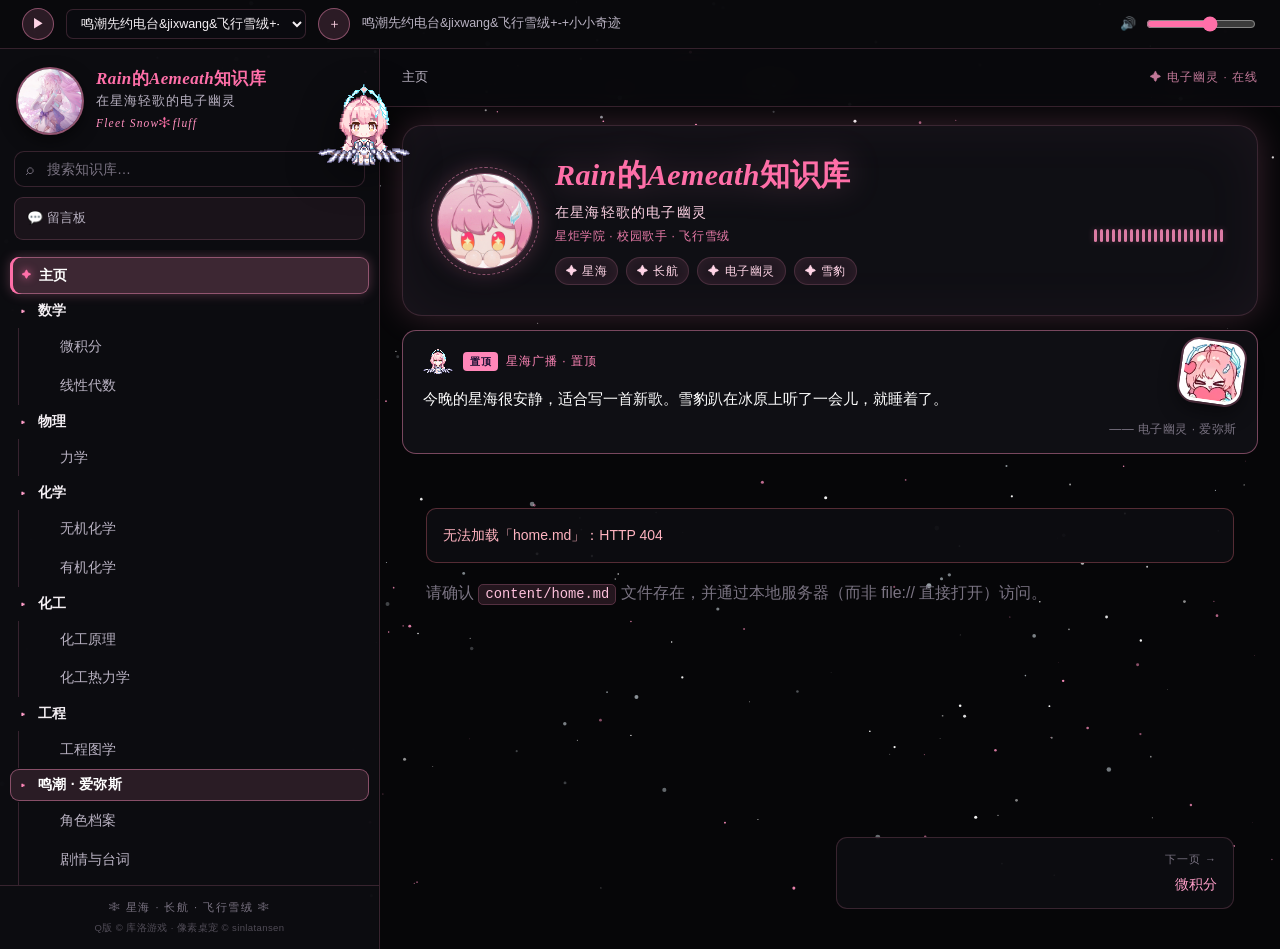
==== commit ae1d35f4: "Add files via upload" ====
--- a/index.html
+++ b/index.html
@@ -6,7 +6,7 @@
   <title>Rain的Aemeath知识库</title>
   <meta name="description" content="Rain 的个人知识库 · 在星海轻歌的电子幽灵">
   <link rel="icon" href="data:image/svg+xml,%3Csvg xmlns='http://www.w3.org/2000/svg' viewBox='0 0 100 100'%3E%3Ctext y='.9em' font-size='90' fill='%237fd6ff'%3E%E2%9C%A6%3C/text%3E%3C/svg%3E">
-  <link rel="stylesheet" href="assets/style.css?v=20261018r">
+  <link rel="stylesheet" href="assets/style.css?v=20261018t">
 </head>
 <body>
   <!-- 星海背景 -->
@@ -111,7 +111,7 @@
     <span class="pet-bubble" id="petBubble">在星海轻歌~</span>
   </div>
 
-  <script src="config.js?v=20261018r"></script>
-  <script src="assets/app.js?v=20261018r"></script>
+  <script src="config.js?v=20261018t"></script>
+  <script src="assets/app.js?v=20261018t"></script>
 </body>
 </html>
--- a/assets/style.css
+++ b/assets/style.css
@@ -1093,9 +1093,15 @@
 .attach-dir-name { font-size: 13.5px; color: var(--frost); }
 .attach-children { padding: 4px 12px 10px 26px; display: flex; flex-direction: column; gap: 6px; }
 .attach-file { display: flex; align-items: center; justify-content: space-between; gap: 12px; padding: 7px 12px; border: 1px solid var(--line); border-radius: 8px; background: rgba(255,255,255,0.015); }
-.attach-file a { color: var(--frost); text-decoration: none; font-size: 13.5px; overflow: hidden; text-overflow: ellipsis; white-space: nowrap; }
+.attach-file a { flex: 1; min-width: 0; color: var(--frost); text-decoration: none; font-size: 13.5px; overflow: hidden; text-overflow: ellipsis; white-space: nowrap; }
 .attach-file a:hover { color: var(--pink); }
 .attach-empty { font-size: 12.5px; color: var(--text-faint); padding: 4px 2px; }
+.attach-actions { margin-left: auto; display: flex; gap: 6px; align-items: center; }
+.attach-actions .attach-add { margin-left: 0; }
+.attach-upload { font-size: 11.5px; padding: 3px 10px; border-radius: 6px; border: 1px solid var(--line-strong); background: rgba(255,143,190,0.10); color: var(--text-dim); cursor: pointer; }
+.attach-upload:hover { color: #fff; background: rgba(255,143,190,0.22); }
+.attach-del { flex-shrink: 0; width: 24px; height: 24px; border-radius: 6px; border: 1px solid #ff8fa3; background: rgba(255,80,110,0.10); color: #ff8fa3; cursor: pointer; font-size: 12px; }
+.attach-del:hover { background: rgba(255,80,110,0.22); color: #fff; }
 
 /* ===== V17 · 顶部音乐播放器 ===== */
 .musicbar {
@@ -1212,3 +1218,4 @@
 /* Waline 评论区容器 */
 .gb-waline { margin-top: 8px; min-height: 200px; }
 .gb-waline .wl-panel { border-radius: 10px; }
+.gb-comments { margin-top: 8px; min-height: 200px; }
